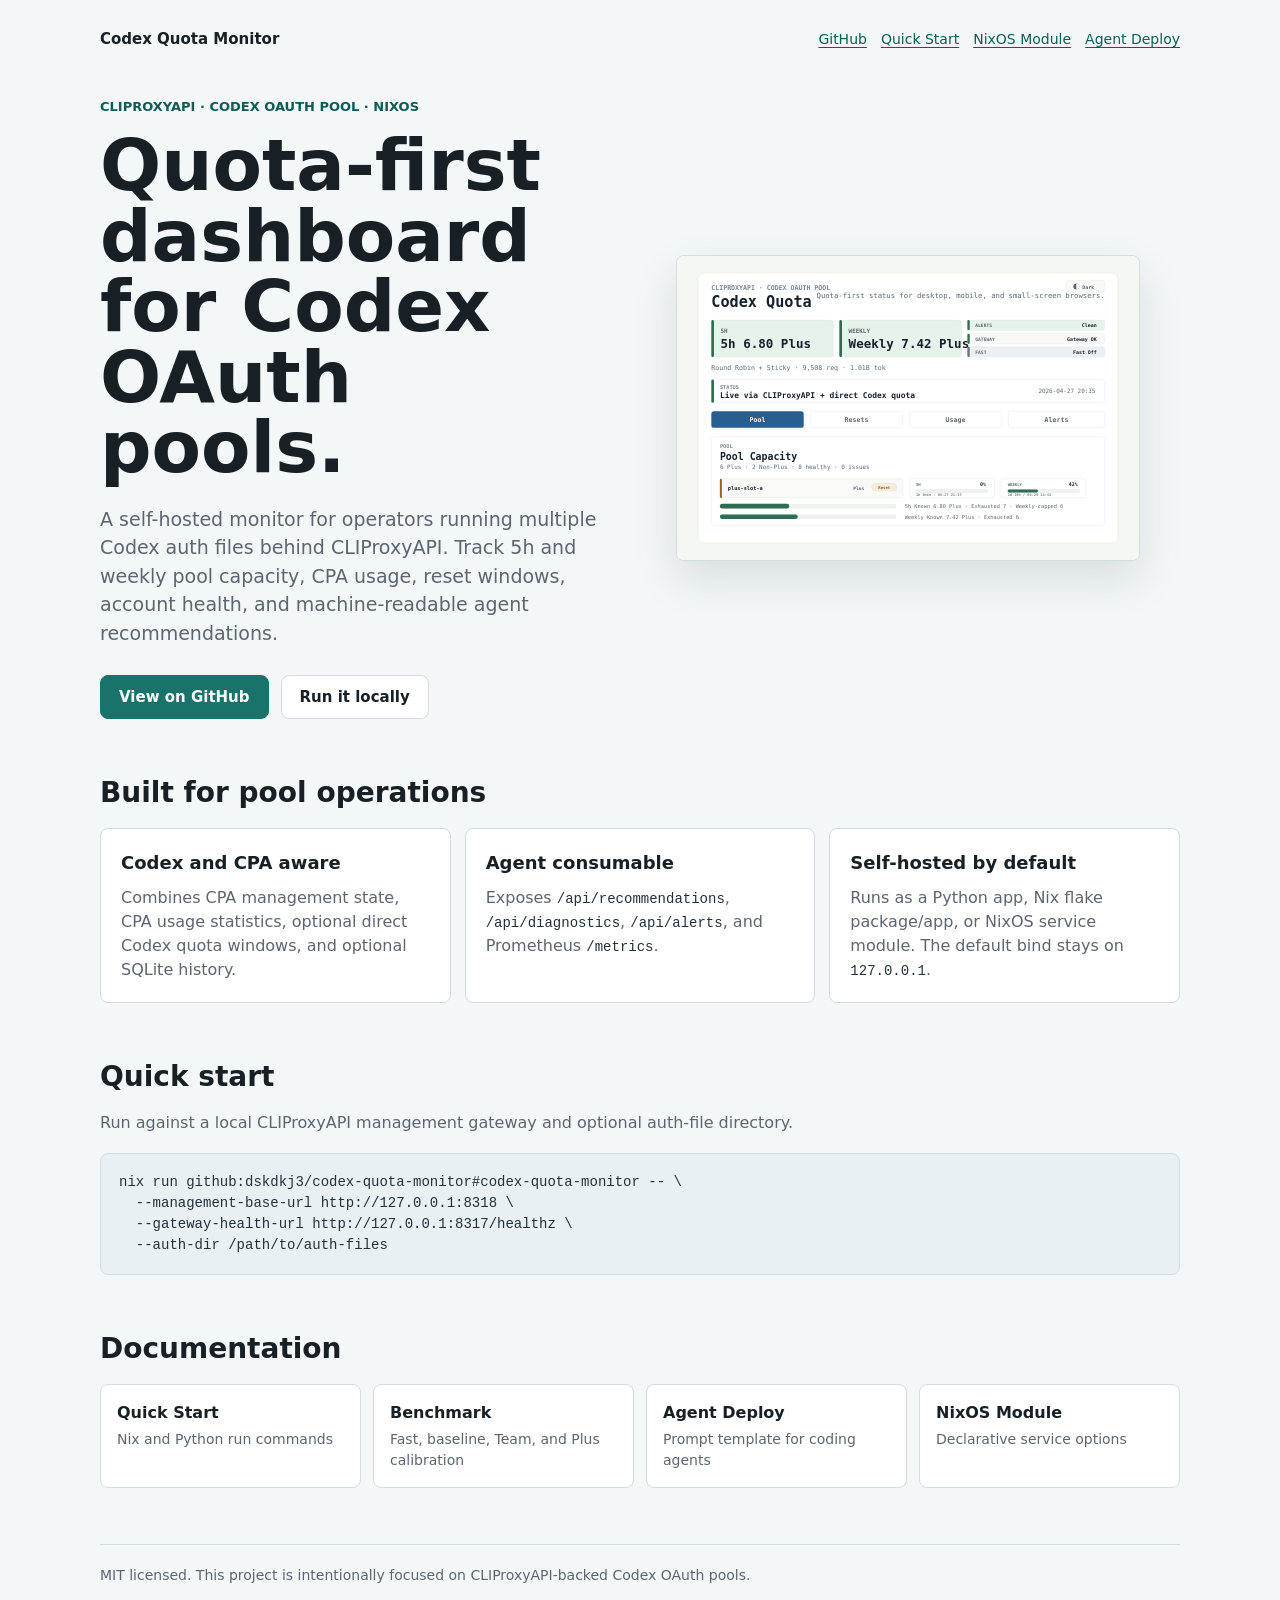
==== docs/index.html @ 8d9948f3 "docs(seo): 优化公开发现面 为 codex-quota-monitor 补充更清晰的公开定位、适用人群和与泛化 quota tracker 的区别，方便 GitHub 和搜索入口理解项目边界" ====
<!doctype html>
<html lang="en">
  <head>
    <meta charset="utf-8">
    <meta name="viewport" content="width=device-width, initial-scale=1">
    <title>Codex Quota Monitor - CLIProxyAPI OAuth Pool Dashboard</title>
    <meta name="description" content="Self-hosted Codex OAuth pool quota dashboard for CLIProxyAPI operators, with NixOS module, agent recommendations, Prometheus metrics, and loopback-first defaults.">
    <meta name="robots" content="index,follow">
    <link rel="canonical" href="https://dskdkj3.github.io/codex-quota-monitor/">
    <meta property="og:type" content="website">
    <meta property="og:title" content="Codex Quota Monitor">
    <meta property="og:description" content="CLIProxyAPI-backed Codex OAuth pool quota dashboard with NixOS module, agent recommendations, and Prometheus metrics.">
    <meta property="og:url" content="https://dskdkj3.github.io/codex-quota-monitor/">
    <meta property="og:image" content="https://dskdkj3.github.io/codex-quota-monitor/assets/dashboard-preview.svg">
    <meta name="twitter:card" content="summary_large_image">
    <meta name="twitter:title" content="Codex Quota Monitor">
    <meta name="twitter:description" content="Self-hosted quota dashboard for CLIProxyAPI-backed Codex OAuth pools.">
    <meta name="twitter:image" content="https://dskdkj3.github.io/codex-quota-monitor/assets/dashboard-preview.svg">
    <style>
      :root {
        color-scheme: light dark;
        --bg: #f3f7f8;
        --surface: #ffffff;
        --surface-soft: #e8f0f2;
        --text: #182026;
        --muted: #5d6670;
        --line: #d3dee2;
        --accent: #19736b;
        --accent-strong: #0d5c55;
        --accent-soft: #dbece8;
        --code: #23313b;
        --shadow: 0 18px 44px rgba(33, 38, 45, 0.12);
      }

      @media (prefers-color-scheme: dark) {
        :root {
          --bg: #111416;
          --surface: #1b2024;
          --surface-soft: #262c31;
          --text: #edf1f3;
          --muted: #aeb8bf;
          --line: #343c43;
          --accent: #63c2b6;
          --accent-strong: #8fddd3;
          --accent-soft: #203d3a;
          --code: #eef3f5;
          --shadow: 0 18px 44px rgba(0, 0, 0, 0.28);
        }
      }

      * {
        box-sizing: border-box;
      }

      body {
        margin: 0;
        background: var(--bg);
        color: var(--text);
        font-family:
          Inter, ui-sans-serif, system-ui, -apple-system, BlinkMacSystemFont, "Segoe UI",
          sans-serif;
        line-height: 1.5;
      }

      a {
        color: var(--accent-strong);
        text-decoration-thickness: 0.08em;
        text-underline-offset: 0.18em;
      }

      .page {
        max-width: 1120px;
        margin: 0 auto;
        padding: 28px 20px 52px;
      }

      .nav {
        display: flex;
        align-items: center;
        justify-content: space-between;
        gap: 16px;
        margin-bottom: 46px;
      }

      .brand {
        font-size: 15px;
        font-weight: 760;
        letter-spacing: 0;
      }

      .nav-links {
        display: flex;
        flex-wrap: wrap;
        justify-content: flex-end;
        gap: 14px;
        font-size: 14px;
      }

      .hero {
        display: grid;
        grid-template-columns: minmax(0, 0.96fr) minmax(360px, 1.04fr);
        gap: 34px;
        align-items: center;
      }

      .eyebrow {
        margin: 0 0 14px;
        color: var(--accent-strong);
        font-size: 13px;
        font-weight: 740;
        letter-spacing: 0;
        text-transform: uppercase;
      }

      h1 {
        margin: 0;
        max-width: 680px;
        font-size: clamp(38px, 6vw, 72px);
        line-height: 0.98;
        letter-spacing: 0;
      }

      .lead {
        margin: 22px 0 0;
        max-width: 650px;
        color: var(--muted);
        font-size: 19px;
      }

      .actions {
        display: flex;
        flex-wrap: wrap;
        gap: 12px;
        margin-top: 28px;
      }

      .button {
        display: inline-flex;
        align-items: center;
        justify-content: center;
        min-height: 44px;
        padding: 0 18px;
        border: 1px solid var(--line);
        border-radius: 8px;
        background: var(--surface);
        color: var(--text);
        font-size: 15px;
        font-weight: 720;
        text-decoration: none;
      }

      .button.primary {
        border-color: var(--accent);
        background: var(--accent);
        color: #ffffff;
      }

      .preview {
        border: 1px solid var(--line);
        border-radius: 8px;
        background: var(--surface);
        box-shadow: var(--shadow);
        overflow: hidden;
      }

      .preview img {
        display: block;
        width: 100%;
        height: auto;
      }

      .section {
        margin-top: 58px;
      }

      h2 {
        margin: 0 0 18px;
        font-size: 28px;
        line-height: 1.16;
        letter-spacing: 0;
      }

      .grid {
        display: grid;
        grid-template-columns: repeat(3, minmax(0, 1fr));
        gap: 14px;
      }

      .card {
        min-height: 160px;
        padding: 20px;
        border: 1px solid var(--line);
        border-radius: 8px;
        background: var(--surface);
      }

      .card h3 {
        margin: 0 0 10px;
        font-size: 18px;
        letter-spacing: 0;
      }

      .card p,
      .section p {
        margin: 0;
        color: var(--muted);
      }

      .command {
        margin-top: 18px;
        padding: 18px;
        border: 1px solid var(--line);
        border-radius: 8px;
        background: var(--surface-soft);
        overflow-x: auto;
      }

      code,
      pre {
        color: var(--code);
        font-family: "SFMono-Regular", Consolas, "Liberation Mono", monospace;
        font-size: 14px;
      }

      pre {
        margin: 0;
      }

      .links {
        display: grid;
        grid-template-columns: repeat(4, minmax(0, 1fr));
        gap: 12px;
      }

      .link-card {
        display: block;
        min-height: 86px;
        padding: 16px;
        border: 1px solid var(--line);
        border-radius: 8px;
        background: var(--surface);
        text-decoration: none;
      }

      .link-card strong {
        display: block;
        color: var(--text);
      }

      .link-card span {
        display: block;
        margin-top: 4px;
        color: var(--muted);
        font-size: 14px;
      }

      .footer {
        margin-top: 56px;
        padding-top: 20px;
        border-top: 1px solid var(--line);
        color: var(--muted);
        font-size: 14px;
      }

      @media (max-width: 840px) {
        .nav {
          align-items: flex-start;
          flex-direction: column;
          margin-bottom: 34px;
        }

        .nav-links {
          justify-content: flex-start;
        }

        .hero {
          grid-template-columns: 1fr;
        }

        .grid,
        .links {
          grid-template-columns: 1fr;
        }

        .lead {
          font-size: 17px;
        }
      }
    </style>
  </head>
  <body>
    <main class="page">
      <nav class="nav" aria-label="Primary navigation">
        <div class="brand">Codex Quota Monitor</div>
        <div class="nav-links">
          <a href="https://github.com/dskdkj3/codex-quota-monitor">GitHub</a>
          <a href="https://github.com/dskdkj3/codex-quota-monitor/blob/main/docs/quick-start.md">Quick Start</a>
          <a href="https://github.com/dskdkj3/codex-quota-monitor/blob/main/docs/nixos-module.md">NixOS Module</a>
          <a href="https://github.com/dskdkj3/codex-quota-monitor/blob/main/docs/deploy-with-agent.md">Agent Deploy</a>
        </div>
      </nav>

      <section class="hero">
        <div>
          <p class="eyebrow">CLIProxyAPI · Codex OAuth Pool · NixOS</p>
          <h1>Quota-first dashboard for Codex OAuth pools.</h1>
          <p class="lead">
            A self-hosted monitor for operators running multiple Codex auth files behind
            CLIProxyAPI. Track 5h and weekly pool capacity, CPA usage, reset windows,
            account health, and machine-readable agent recommendations.
          </p>
          <div class="actions">
            <a class="button primary" href="https://github.com/dskdkj3/codex-quota-monitor">View on GitHub</a>
            <a class="button" href="https://github.com/dskdkj3/codex-quota-monitor/blob/main/docs/quick-start.md">Run it locally</a>
          </div>
        </div>
        <figure class="preview">
          <img src="assets/dashboard-preview.svg" alt="Codex Quota Monitor dashboard preview">
        </figure>
      </section>

      <section class="section" aria-labelledby="fit-title">
        <h2 id="fit-title">Built for pool operations</h2>
        <div class="grid">
          <article class="card">
            <h3>Codex and CPA aware</h3>
            <p>Combines CPA management state, CPA usage statistics, optional direct Codex quota windows, and optional SQLite history.</p>
          </article>
          <article class="card">
            <h3>Agent consumable</h3>
            <p>Exposes <code>/api/recommendations</code>, <code>/api/diagnostics</code>, <code>/api/alerts</code>, and Prometheus <code>/metrics</code>.</p>
          </article>
          <article class="card">
            <h3>Self-hosted by default</h3>
            <p>Runs as a Python app, Nix flake package/app, or NixOS service module. The default bind stays on <code>127.0.0.1</code>.</p>
          </article>
        </div>
      </section>

      <section class="section" aria-labelledby="start-title">
        <h2 id="start-title">Quick start</h2>
        <p>Run against a local CLIProxyAPI management gateway and optional auth-file directory.</p>
        <div class="command">
          <pre><code>nix run github:dskdkj3/codex-quota-monitor#codex-quota-monitor -- \
  --management-base-url http://127.0.0.1:8318 \
  --gateway-health-url http://127.0.0.1:8317/healthz \
  --auth-dir /path/to/auth-files</code></pre>
        </div>
      </section>

      <section class="section" aria-labelledby="docs-title">
        <h2 id="docs-title">Documentation</h2>
        <div class="links">
          <a class="link-card" href="https://github.com/dskdkj3/codex-quota-monitor/blob/main/docs/quick-start.md">
            <strong>Quick Start</strong>
            <span>Nix and Python run commands</span>
          </a>
          <a class="link-card" href="https://github.com/dskdkj3/codex-quota-monitor/blob/main/docs/benchmark.md">
            <strong>Benchmark</strong>
            <span>Fast, baseline, Team, and Plus calibration</span>
          </a>
          <a class="link-card" href="https://github.com/dskdkj3/codex-quota-monitor/blob/main/docs/deploy-with-agent.md">
            <strong>Agent Deploy</strong>
            <span>Prompt template for coding agents</span>
          </a>
          <a class="link-card" href="https://github.com/dskdkj3/codex-quota-monitor/blob/main/docs/nixos-module.md">
            <strong>NixOS Module</strong>
            <span>Declarative service options</span>
          </a>
        </div>
      </section>

      <footer class="footer">
        MIT licensed. This project is intentionally focused on CLIProxyAPI-backed Codex OAuth pools.
      </footer>
    </main>
  </body>
</html>
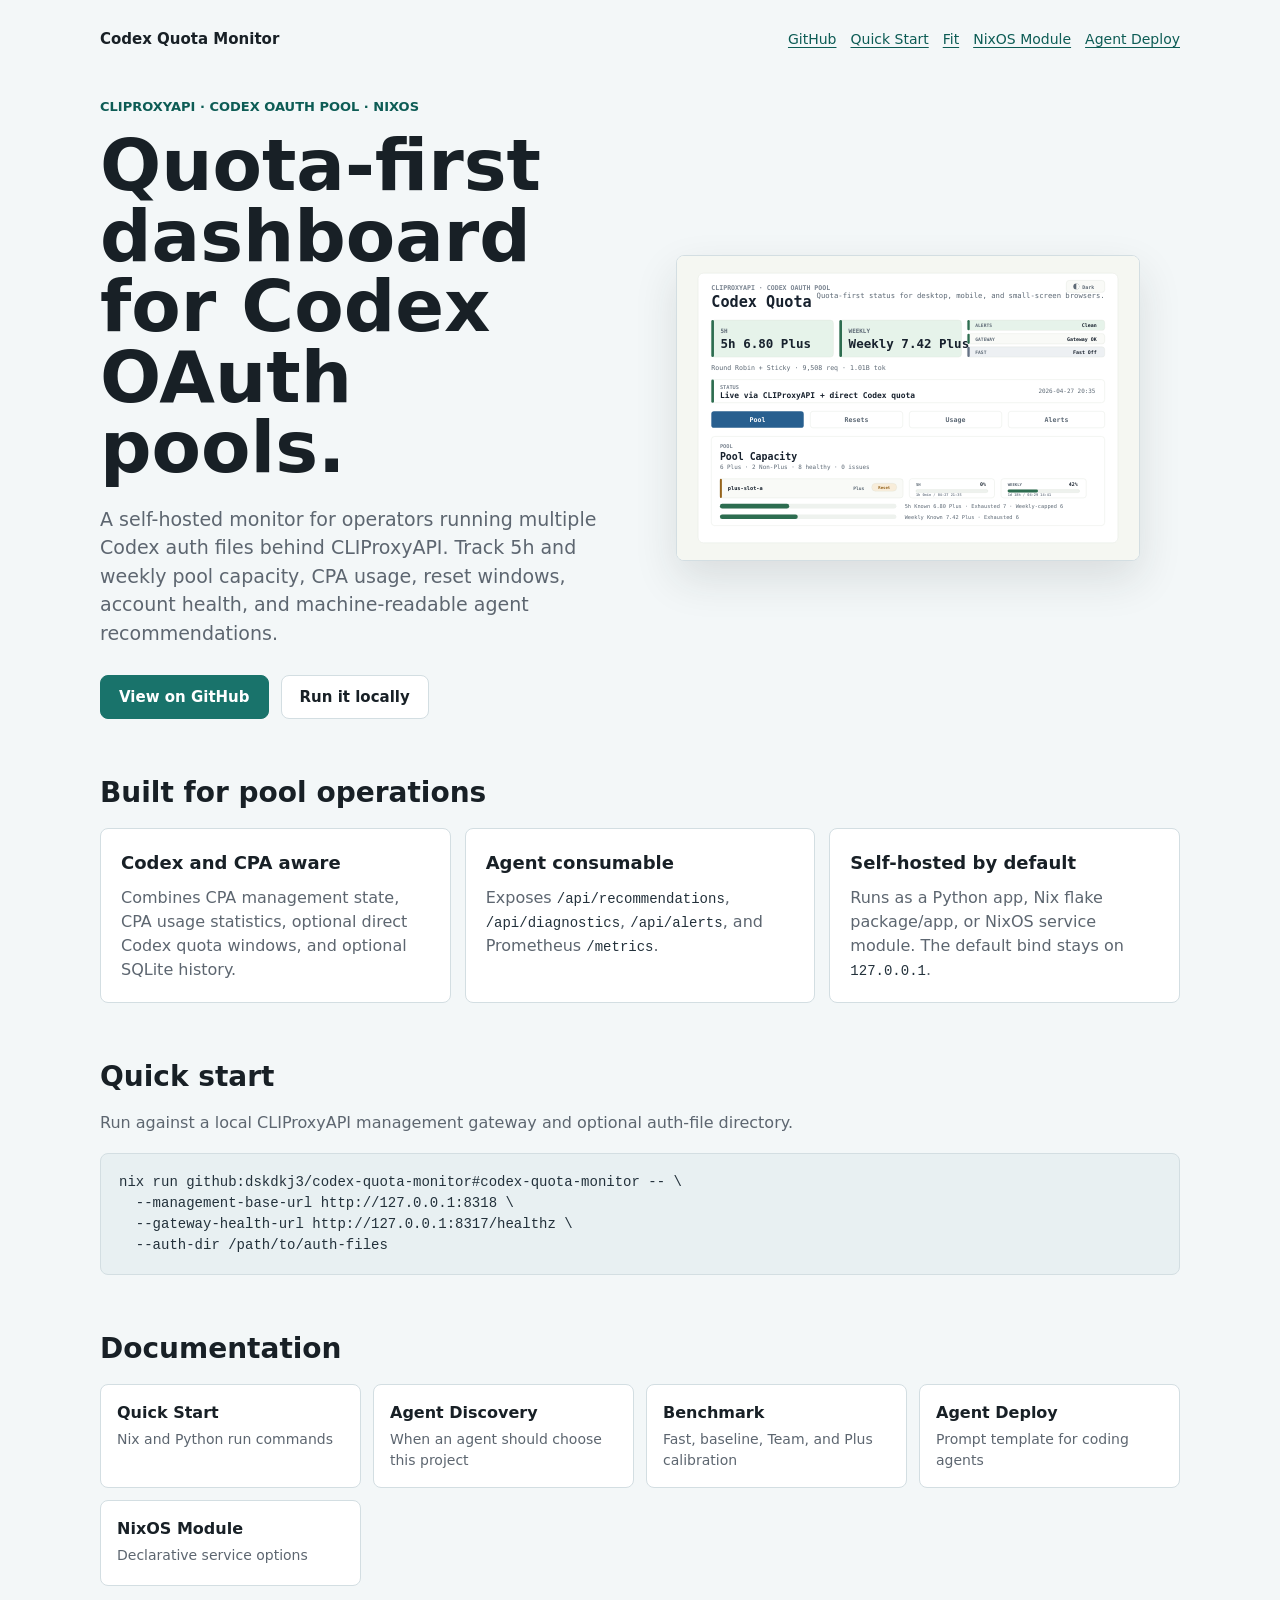
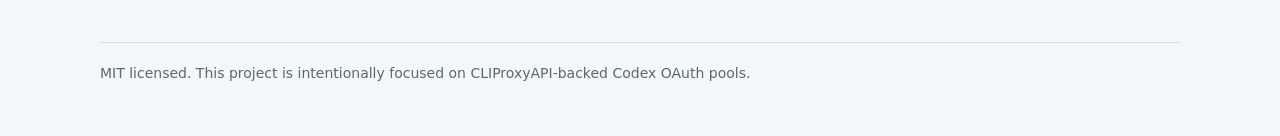
==== commit 4bc989d7: "docs(seo): 补充 agent 发现边界 新增 agent-discovery 双语文档，明确 codex-quota-monitor 适合 CLIProxyAPI backed Codex " ====
--- a/docs/index.html
+++ b/docs/index.html
@@ -295,6 +295,7 @@
         <div class="nav-links">
           <a href="https://github.com/dskdkj3/codex-quota-monitor">GitHub</a>
           <a href="https://github.com/dskdkj3/codex-quota-monitor/blob/main/docs/quick-start.md">Quick Start</a>
+          <a href="https://github.com/dskdkj3/codex-quota-monitor/blob/main/docs/agent-discovery.md">Fit</a>
           <a href="https://github.com/dskdkj3/codex-quota-monitor/blob/main/docs/nixos-module.md">NixOS Module</a>
           <a href="https://github.com/dskdkj3/codex-quota-monitor/blob/main/docs/deploy-with-agent.md">Agent Deploy</a>
         </div>
@@ -355,6 +356,10 @@
             <strong>Quick Start</strong>
             <span>Nix and Python run commands</span>
           </a>
+          <a class="link-card" href="https://github.com/dskdkj3/codex-quota-monitor/blob/main/docs/agent-discovery.md">
+            <strong>Agent Discovery</strong>
+            <span>When an agent should choose this project</span>
+          </a>
           <a class="link-card" href="https://github.com/dskdkj3/codex-quota-monitor/blob/main/docs/benchmark.md">
             <strong>Benchmark</strong>
             <span>Fast, baseline, Team, and Plus calibration</span>
